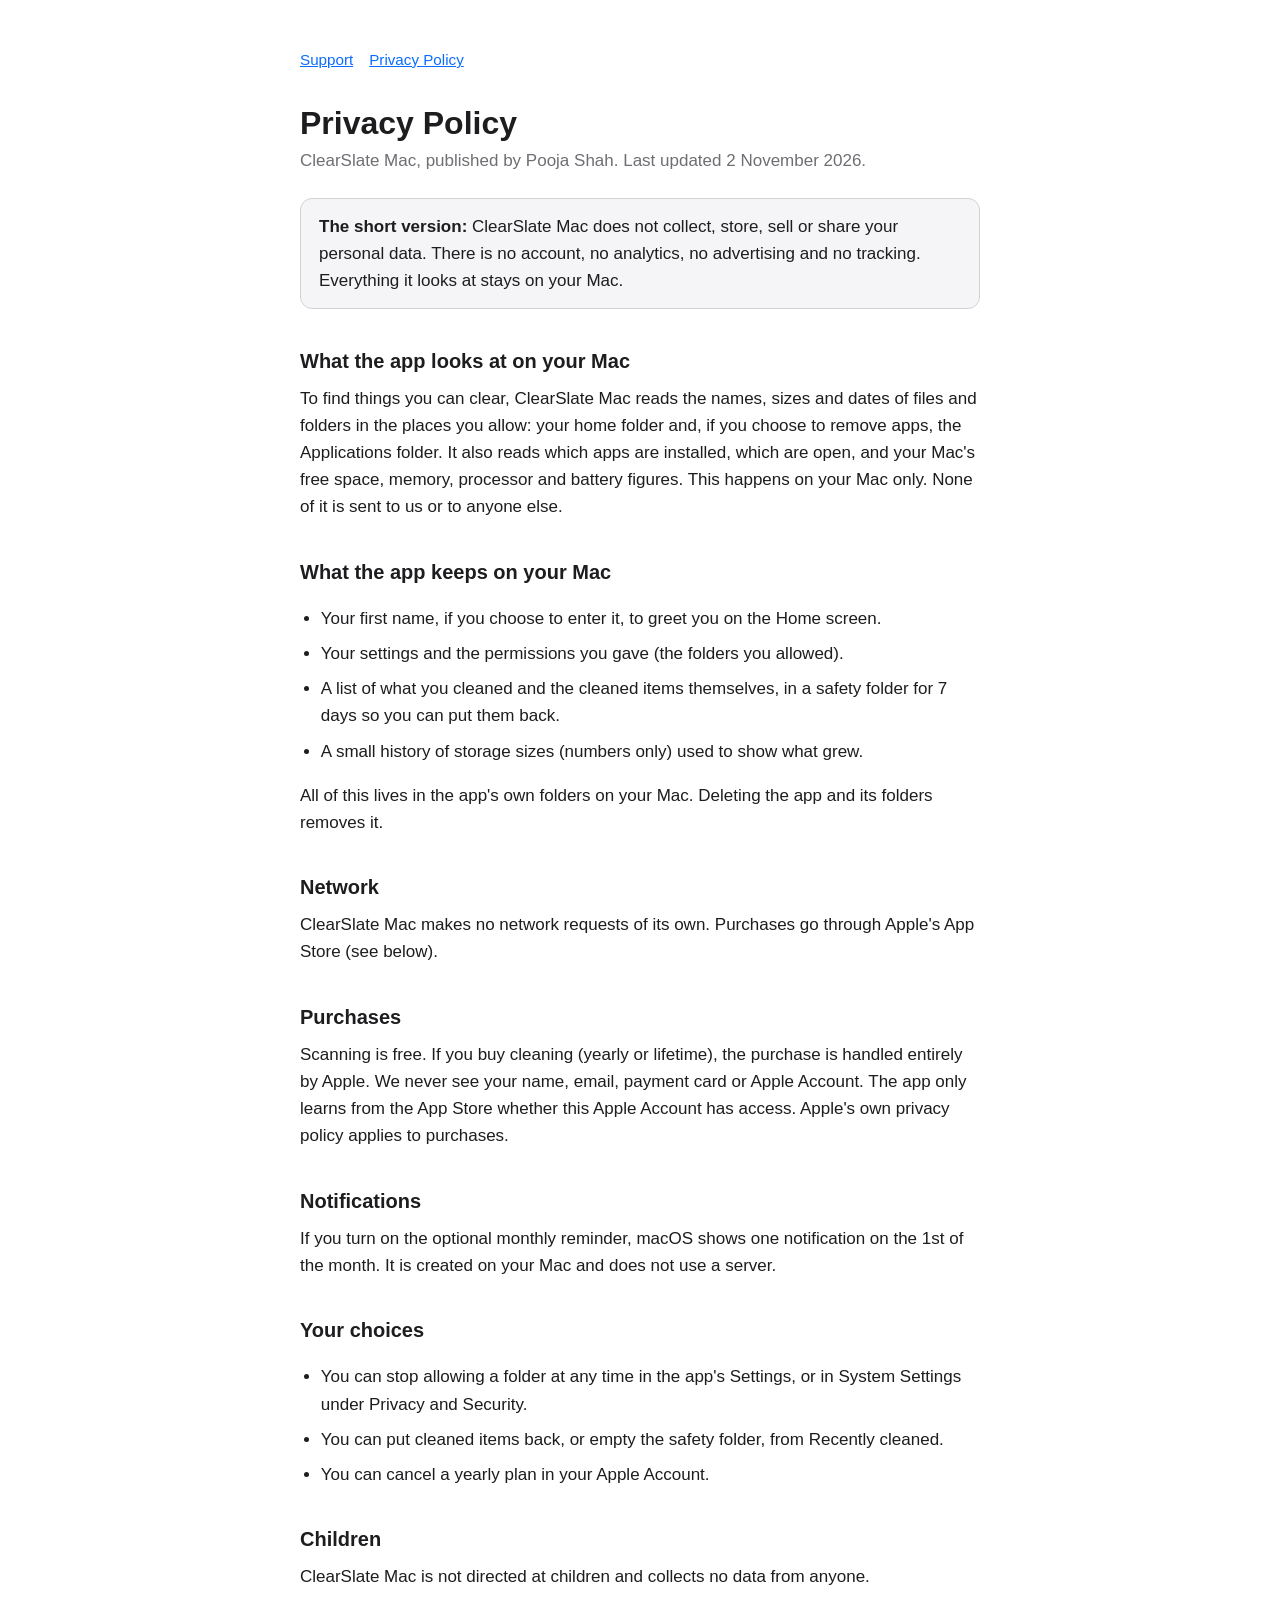
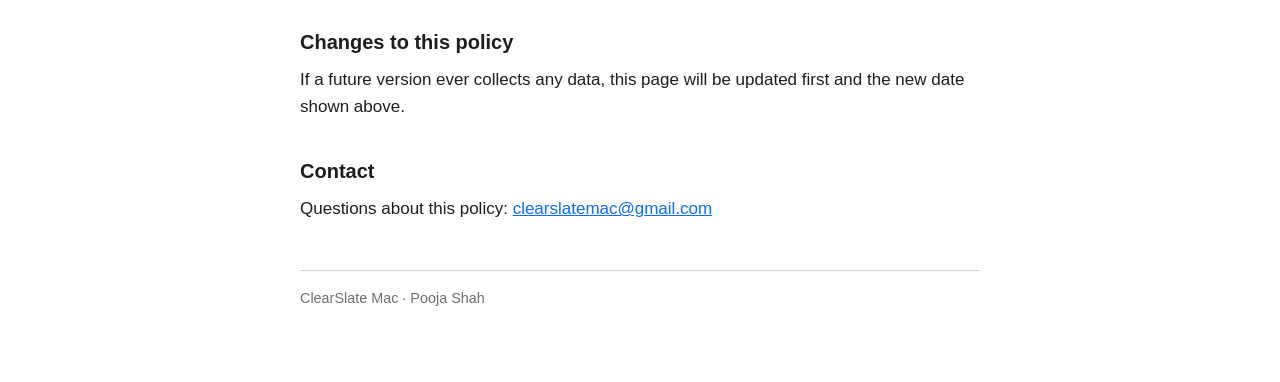
==== privacy.html @ c701dd50 "Add files via upload" ====
<!doctype html>
<html lang="en">
<head>
<meta charset="utf-8">
<meta name="viewport" content="width=device-width, initial-scale=1">
<title>Privacy Policy · ClearSlate Mac</title>
<link rel="stylesheet" href="style.css">
</head>
<body>
<main>
<nav><a href="index.html">Support</a><a href="privacy.html">Privacy Policy</a></nav>
<h1>Privacy Policy</h1>
<p class="lead">ClearSlate Mac, published by Pooja Shah. Last updated 2 November 2026.</p>

<div class="card"><strong>The short version:</strong> ClearSlate Mac does not collect, store, sell or share your personal data. There is no account, no analytics, no advertising and no tracking. Everything it looks at stays on your Mac.</div>

<h2>What the app looks at on your Mac</h2>
<p>To find things you can clear, ClearSlate Mac reads the names, sizes and dates of files and folders in the places you allow: your home folder and, if you choose to remove apps, the Applications folder. It also reads which apps are installed, which are open, and your Mac's free space, memory, processor and battery figures. This happens on your Mac only. None of it is sent to us or to anyone else.</p>

<h2>What the app keeps on your Mac</h2>
<ul>
<li>Your first name, if you choose to enter it, to greet you on the Home screen.</li>
<li>Your settings and the permissions you gave (the folders you allowed).</li>
<li>A list of what you cleaned and the cleaned items themselves, in a safety folder for 7 days so you can put them back.</li>
<li>A small history of storage sizes (numbers only) used to show what grew.</li>
</ul>
<p>All of this lives in the app's own folders on your Mac. Deleting the app and its folders removes it.</p>

<h2>Network</h2>
<p>ClearSlate Mac makes no network requests of its own. Purchases go through Apple's App Store (see below).</p>

<h2>Purchases</h2>
<p>Scanning is free. If you buy cleaning (yearly or lifetime), the purchase is handled entirely by Apple. We never see your name, email, payment card or Apple Account. The app only learns from the App Store whether this Apple Account has access. Apple's own privacy policy applies to purchases.</p>

<h2>Notifications</h2>
<p>If you turn on the optional monthly reminder, macOS shows one notification on the 1st of the month. It is created on your Mac and does not use a server.</p>

<h2>Your choices</h2>
<ul>
<li>You can stop allowing a folder at any time in the app's Settings, or in System Settings under Privacy and Security.</li>
<li>You can put cleaned items back, or empty the safety folder, from Recently cleaned.</li>
<li>You can cancel a yearly plan in your Apple Account.</li>
</ul>

<h2>Children</h2>
<p>ClearSlate Mac is not directed at children and collects no data from anyone.</p>

<h2>Changes to this policy</h2>
<p>If a future version ever collects any data, this page will be updated first and the new date shown above.</p>

<h2>Contact</h2>
<p>Questions about this policy: <a href="mailto:clearslatemac@gmail.com">clearslatemac@gmail.com</a></p>

<footer>ClearSlate Mac · Pooja Shah</footer>
</main>
</body>
</html>
---- style.css ----
:root { color-scheme: light dark; --bg: #ffffff; --text: #1d1d1f; --muted: #6e6e73; --line: #d2d2d7; --accent: #0a6cff; --card: #f5f5f7; }
@media (prefers-color-scheme: dark) { :root { --bg: #111113; --text: #f5f5f7; --muted: #a1a1a6; --line: #38383a; --accent: #4c9bff; --card: #1c1c1e; } }
* { box-sizing: border-box; }
body { margin: 0; background: var(--bg); color: var(--text); font: 17px/1.6 -apple-system, BlinkMacSystemFont, "Segoe UI", Roboto, Helvetica, Arial, sans-serif; }
main { max-width: 720px; margin: 0 auto; padding: 48px 20px 72px; }
h1 { font-size: 2rem; line-height: 1.2; margin: 0 0 4px; }
h2 { font-size: 1.25rem; margin: 2.2rem 0 0.4rem; }
p, li { margin: 0.5rem 0; }
ul { padding-left: 1.3rem; }
a { color: var(--accent); }
.lead { color: var(--muted); margin: 0 0 1.5rem; }
.card { background: var(--card); border: 1px solid var(--line); border-radius: 12px; padding: 14px 18px; margin: 1rem 0; }
nav { margin: 0 0 2rem; font-size: 0.95rem; }
nav a { margin-right: 1rem; }
footer { margin-top: 3rem; color: var(--muted); font-size: 0.9rem; border-top: 1px solid var(--line); padding-top: 1rem; }
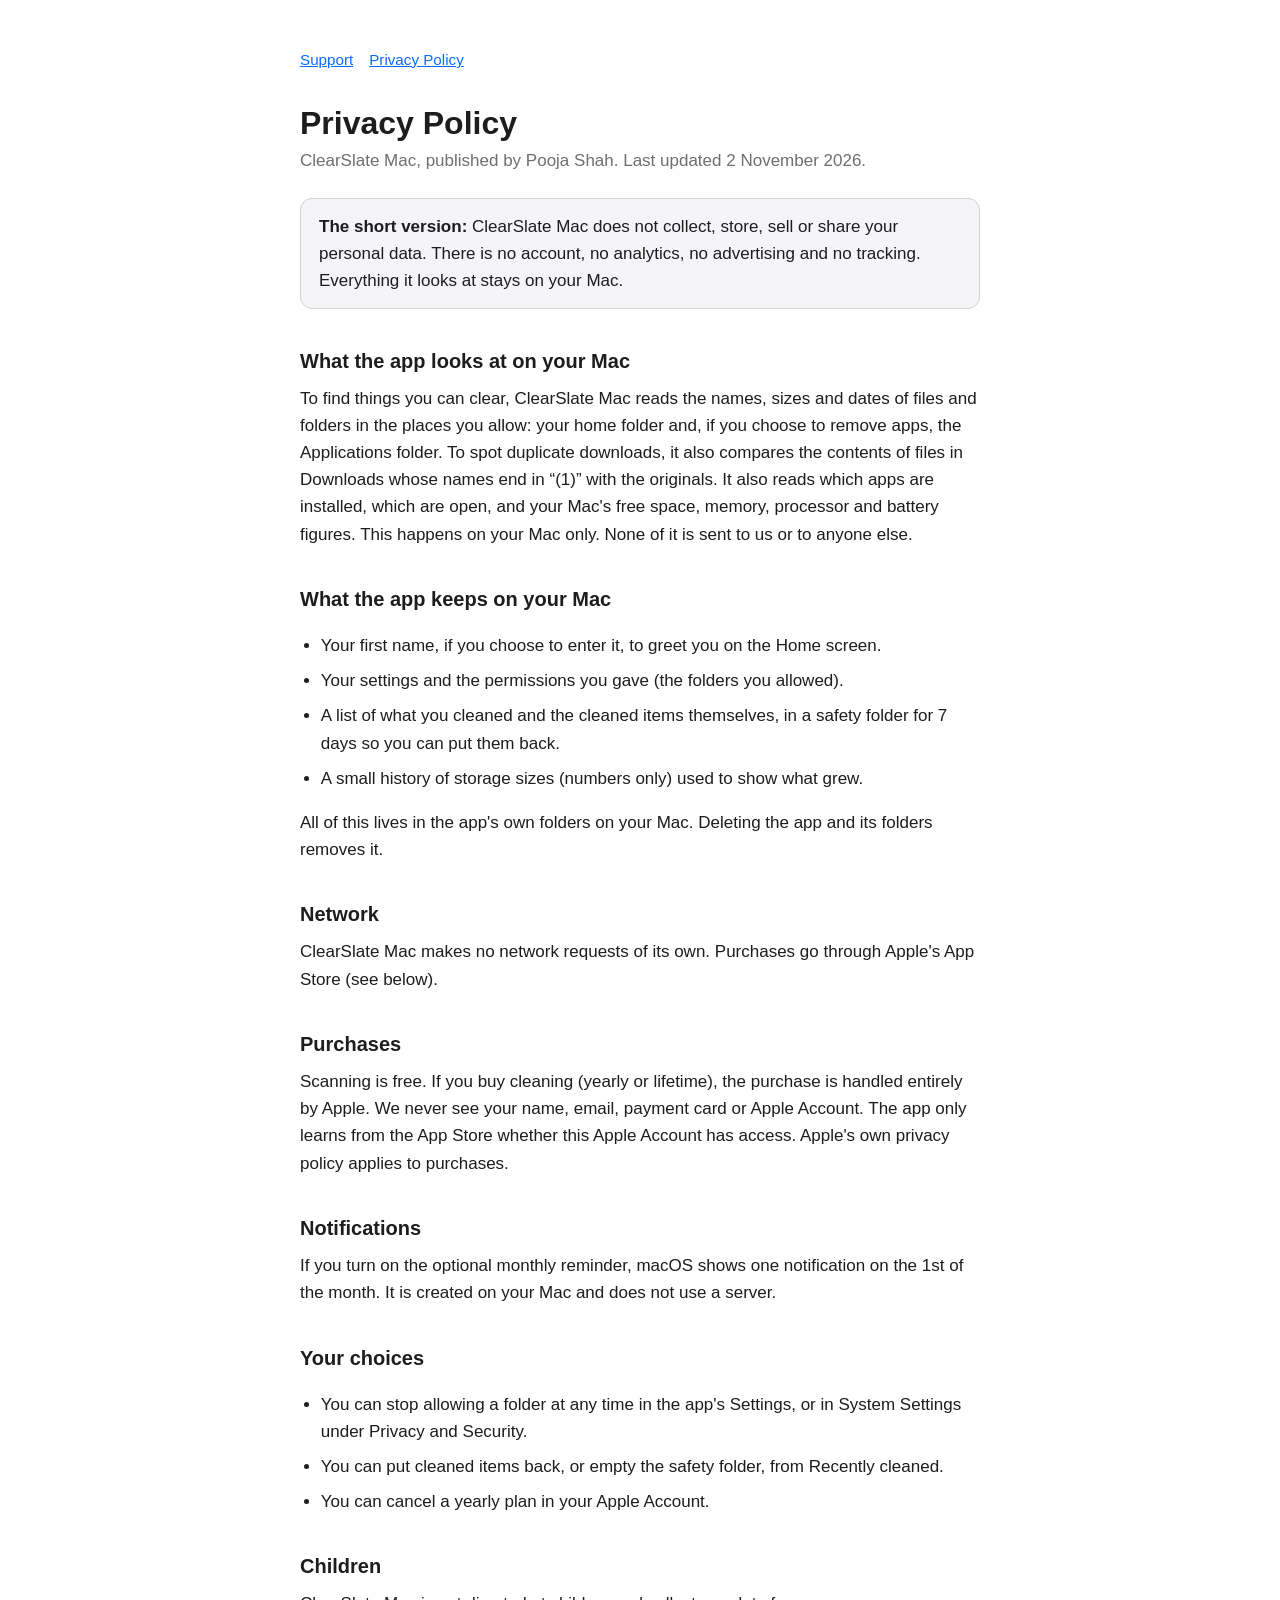
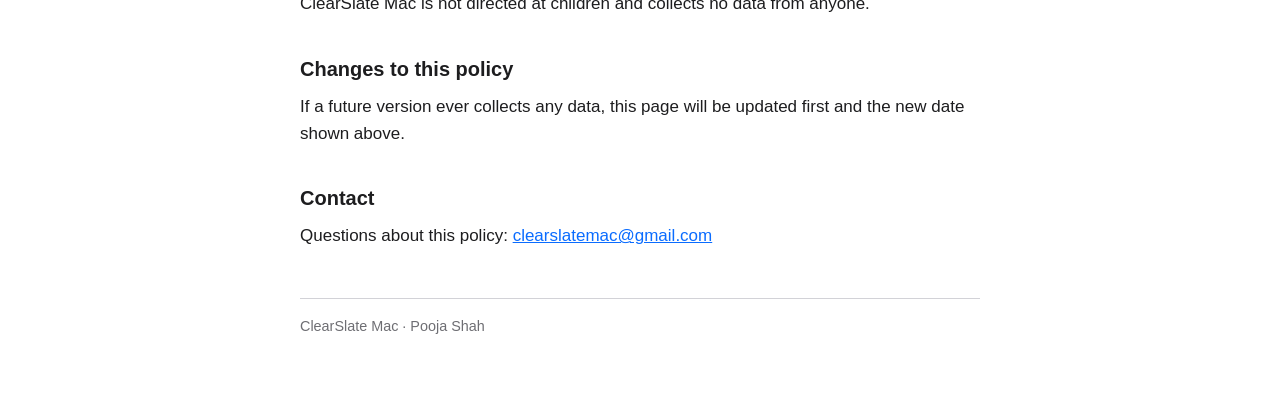
==== commit 78e9696b: "Update privacy and support pages" ====
--- a/privacy.html
+++ b/privacy.html
@@ -15,7 +15,7 @@
 <div class="card"><strong>The short version:</strong> ClearSlate Mac does not collect, store, sell or share your personal data. There is no account, no analytics, no advertising and no tracking. Everything it looks at stays on your Mac.</div>
 
 <h2>What the app looks at on your Mac</h2>
-<p>To find things you can clear, ClearSlate Mac reads the names, sizes and dates of files and folders in the places you allow: your home folder and, if you choose to remove apps, the Applications folder. It also reads which apps are installed, which are open, and your Mac's free space, memory, processor and battery figures. This happens on your Mac only. None of it is sent to us or to anyone else.</p>
+<p>To find things you can clear, ClearSlate Mac reads the names, sizes and dates of files and folders in the places you allow: your home folder and, if you choose to remove apps, the Applications folder. To spot duplicate downloads, it also compares the contents of files in Downloads whose names end in “(1)” with the originals. It also reads which apps are installed, which are open, and your Mac's free space, memory, processor and battery figures. This happens on your Mac only. None of it is sent to us or to anyone else.</p>
 
 <h2>What the app keeps on your Mac</h2>
 <ul>
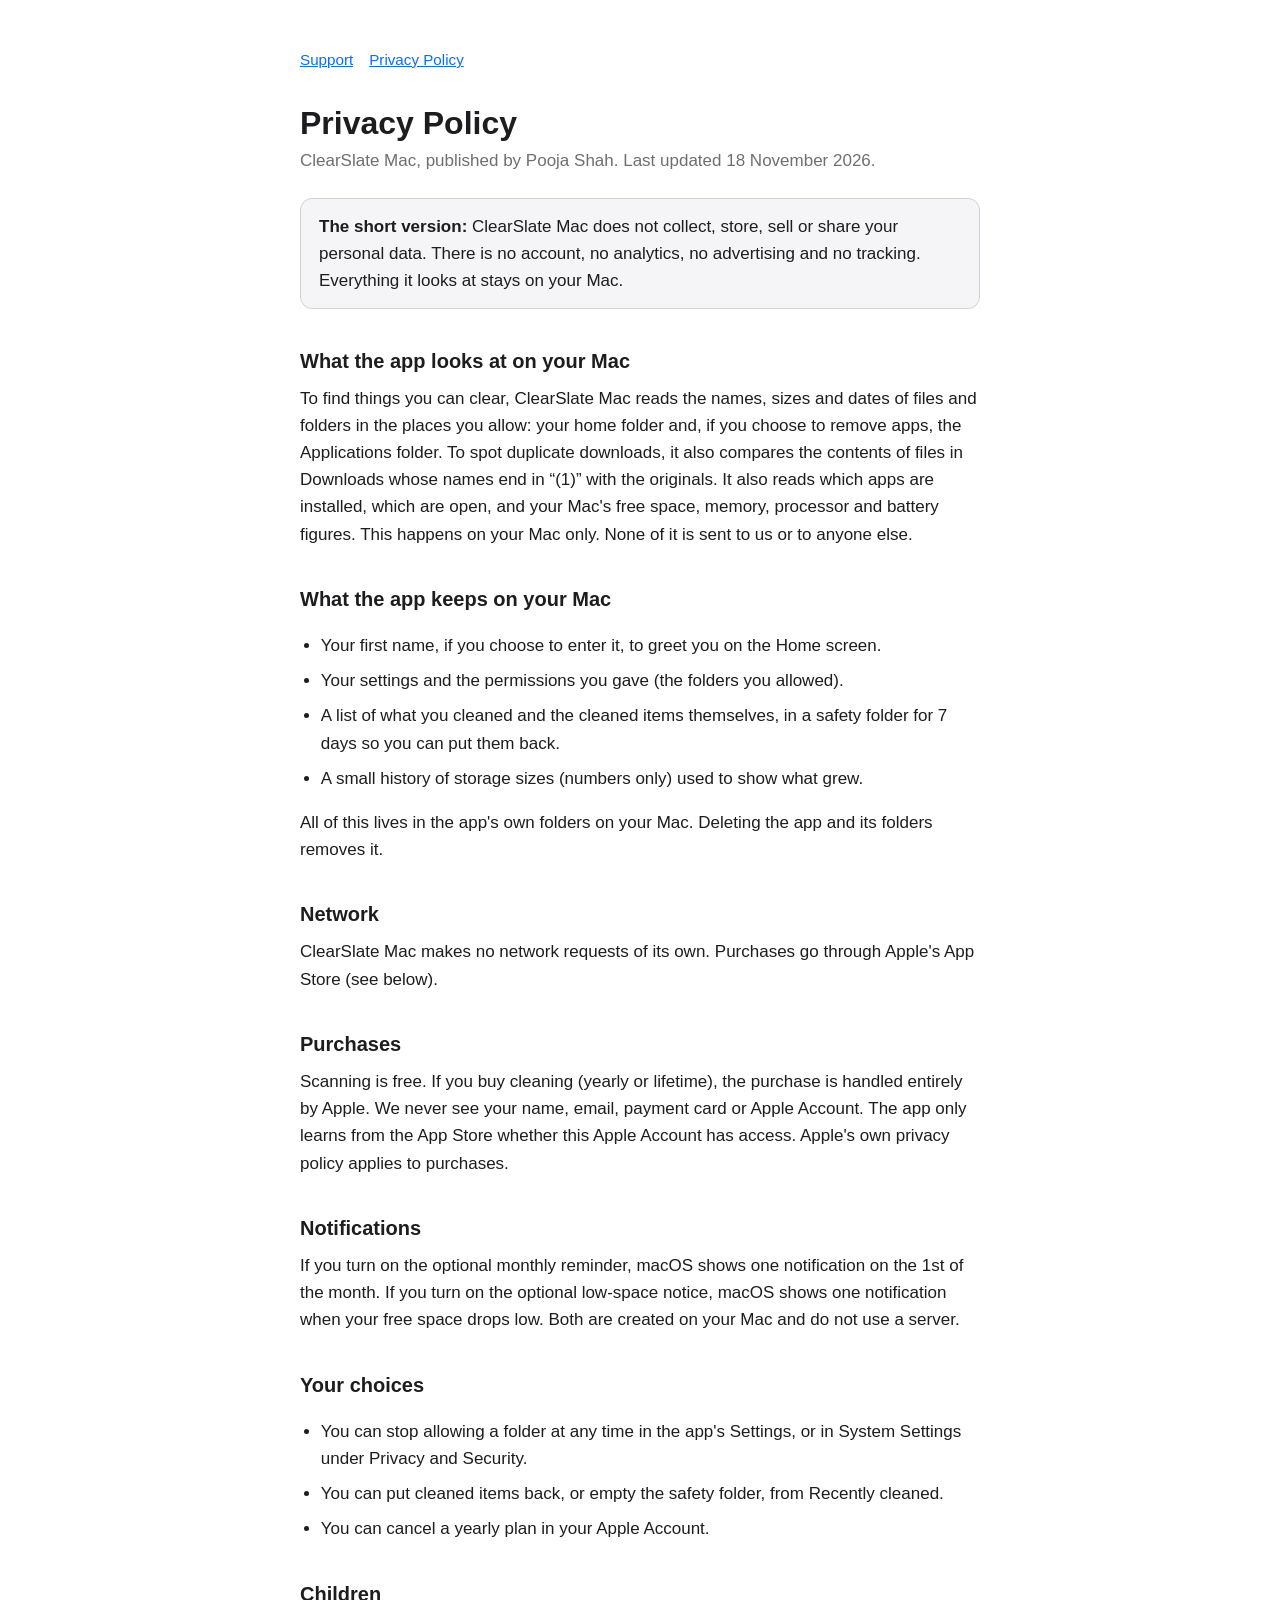
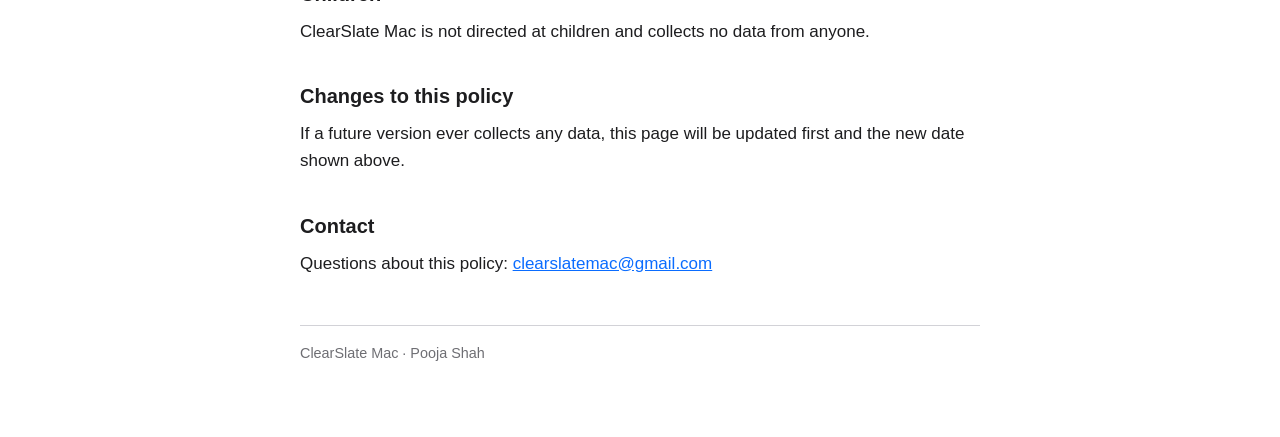
==== commit 6c844f25: "Update privacy and support pages" ====
--- a/privacy.html
+++ b/privacy.html
@@ -10,7 +10,7 @@
 <main>
 <nav><a href="index.html">Support</a><a href="privacy.html">Privacy Policy</a></nav>
 <h1>Privacy Policy</h1>
-<p class="lead">ClearSlate Mac, published by Pooja Shah. Last updated 2 November 2026.</p>
+<p class="lead">ClearSlate Mac, published by Pooja Shah. Last updated 18 November 2026.</p>
 
 <div class="card"><strong>The short version:</strong> ClearSlate Mac does not collect, store, sell or share your personal data. There is no account, no analytics, no advertising and no tracking. Everything it looks at stays on your Mac.</div>
 
@@ -33,7 +33,7 @@
 <p>Scanning is free. If you buy cleaning (yearly or lifetime), the purchase is handled entirely by Apple. We never see your name, email, payment card or Apple Account. The app only learns from the App Store whether this Apple Account has access. Apple's own privacy policy applies to purchases.</p>
 
 <h2>Notifications</h2>
-<p>If you turn on the optional monthly reminder, macOS shows one notification on the 1st of the month. It is created on your Mac and does not use a server.</p>
+<p>If you turn on the optional monthly reminder, macOS shows one notification on the 1st of the month. If you turn on the optional low-space notice, macOS shows one notification when your free space drops low. Both are created on your Mac and do not use a server.</p>
 
 <h2>Your choices</h2>
 <ul>
